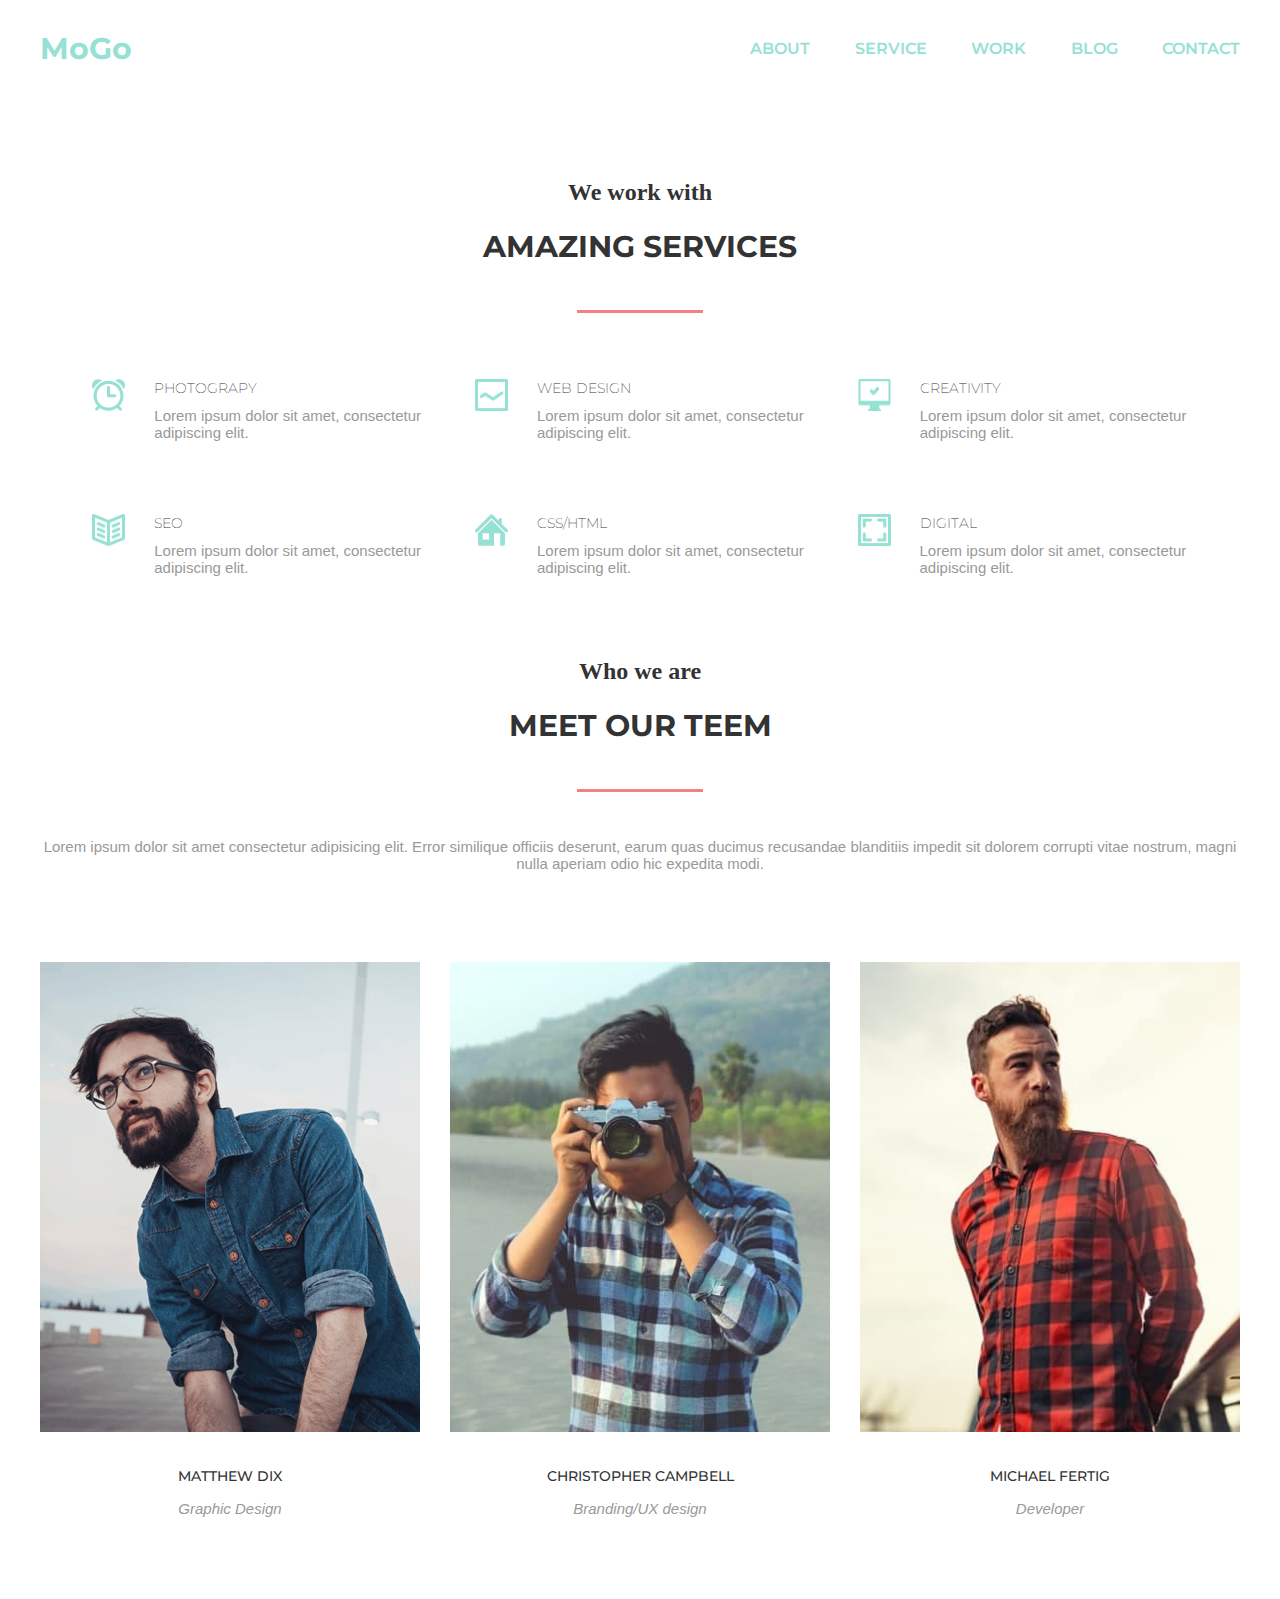
==== modul-4/index.html @ 142f61c6 "Add files via upload" ====
<!DOCTYPE html>
<html lang="en">
<head>
    <meta charset="UTF-8">
    <meta name="viewport" content="width=device-width, initial-scale=1.0">
    <link rel="stylesheet" href="./css/styles.css">
    <title>Document</title>
</head>
<body>
    
    <header class="header">
        <h1 class="logo">
            <a class="logo_link" href="#" >MoGo</a>
        </h1>

        <nav class="menu">
            <ul class="menu_list">
                <li class="menu_list_item"> 
                    <a class="menu_item_link" href="#">About</a>
                </li>

                <li class="menu_list_item"> 
                    <a class="menu_item_link" href="#">Service</a>
                </li>


                <li class="menu_list_item"> 
                    <a class="menu_item_link" href="#">Work</a>
                </li>

                <li class="menu_list_item"> 
                    <a class="menu_item_link" href="#">Blog</a>
                </li>

                <li class="menu_list_item"> 
                    <a class="menu_item_link" href="#">Contact</a>
                </li>
            </ul>
        </nav>
    </header>

    <main class="main">
        <section class="services">
            <h3 class="work_with">We work with</h3>
            <h2 class="services_title">Amazing services</h2>
        </section>
            <div class="cards">
                <div class="section">
                    <img src="./img/ALARM@1X.png" alt="ALARM" class="img">
                    <div class="text">
                        <h3 class="title">photograpy</h3>
                        <p class="subText">Lorem ipsum dolor sit amet, consectetur adipiscing elit.</p>
                    </div>
                </div>

                <div class="section">
                    <img src="./img/LINEGRAPH@1X.png" alt="LINEGRAPH" class="img">
                    <div class="text">
                        <h3 class="title">web design</h3>
                        <p class="subText">Lorem ipsum dolor sit amet, consectetur adipiscing elit.</p>
                    </div>
                </div>

                <div class="section">
                    <img src="./img/COMPUTEROK@1X.png" alt="COMPUTER" class="img">
                    <div class="text">
                        <h3 class="title">creativity</h3>
                        <p class="subText">Lorem ipsum dolor sit amet, consectetur adipiscing elit.</p>
                    </div>
                </div>

                <div class="section">
                    <img src="./img/BOOK2@1X.png" alt="BOOK" class="img">
                    <div class="text">
                        <h3 class="title">seo</h3>
                        <p class="subText">Lorem ipsum dolor sit amet, consectetur adipiscing elit.</p>
                    </div>
                </div>

                <div class="section">
                    <img src="./img/HOME@1X.png" alt="HOME" class="img">
                    <div class="text">
                        <h3 class="title">css/html</h3>
                        <p class="subText">Lorem ipsum dolor sit amet, consectetur adipiscing elit.</p>
                    </div>
                </div>

                <div class="section">
                    <img src="./img/IMAGE@1X.png" alt="IMAGE" class="img">
                    <div class="text">
                        <h3 class="title">DIGITAL</h3>
                        <p class="subText">Lorem ipsum dolor sit amet, consectetur adipiscing elit.</p>
                    </div>
                </div>
            </div>

            <section class="title2">
                <h3 class="we">Who we are</h3>
                <h2 class="team">meet our teem</h2>
            </section>

            <p class="par">Lorem ipsum dolor sit amet consectetur adipisicing elit. Error similique officiis deserunt, earum quas ducimus recusandae blanditiis impedit sit dolorem corrupti vitae nostrum, magni nulla aperiam odio hic expedita modi.</p>

        
                
            <div class="personal_card">    

                <div class="card">
                    <img class="personal_photo" src="./img/personal1.png" alt="human">
                    <h5 class="name">Matthew Dix</h5>
                    <h6 class="work">Graphic Design</h6>
                </div>
                
                <div class="card">
                    <img class="personal_photo" src="./img/personal2.jpg" alt="human">
                    <h5 class="name">Christopher Campbell</h5>
                    <h6 class="work">Branding/UX design</h6>
                </div>
                
                <div class="card">
                    <img class="personal_photo" src="./img/personal3.jpg" alt="human">
                    <h5 class="name">Michael Fertig</h5>
                    <h6 class="work">Developer</h6>
                </div>
                                
            </div>

           

        

    </main>

</body>
</html>
---- modul-4/css/styles.css ----
@import "./reset.css";

@import url('https://fonts.googleapis.com/css2?family=Montserrat:wght@100;200;300;400;500;600;700;800;900&display=swap');

/*font-family: 'Montserrat', sans-serif;*/

@import url('https://fonts.googleapis.com/css2?family=Montserrat:wght@100;200;300;400;500;600;700;800;900&display=swap');

/*font-family: 'Montserrat', sans-serif; */

@import "./header.css";

@import"./main.css";

(@import url('https://fonts.googleapis.com/css2?family=Kaushan+Script&display=swap');

/*font-family: 'Kaushan Script', cursive;*/

@import url('https://fonts.googleapis.com/css2?family=Montserrat:wght@100;200;300;400;500;600;700;800;900&display=swap');

/*font-family: 'Montserrat', sans-serif;*/

@import url('https://fonts.googleapis.com/css2?family=Roboto:wght@100;300;400;500;700;900&display=swap');

/*font-family: 'Roboto', sans-serif;*/
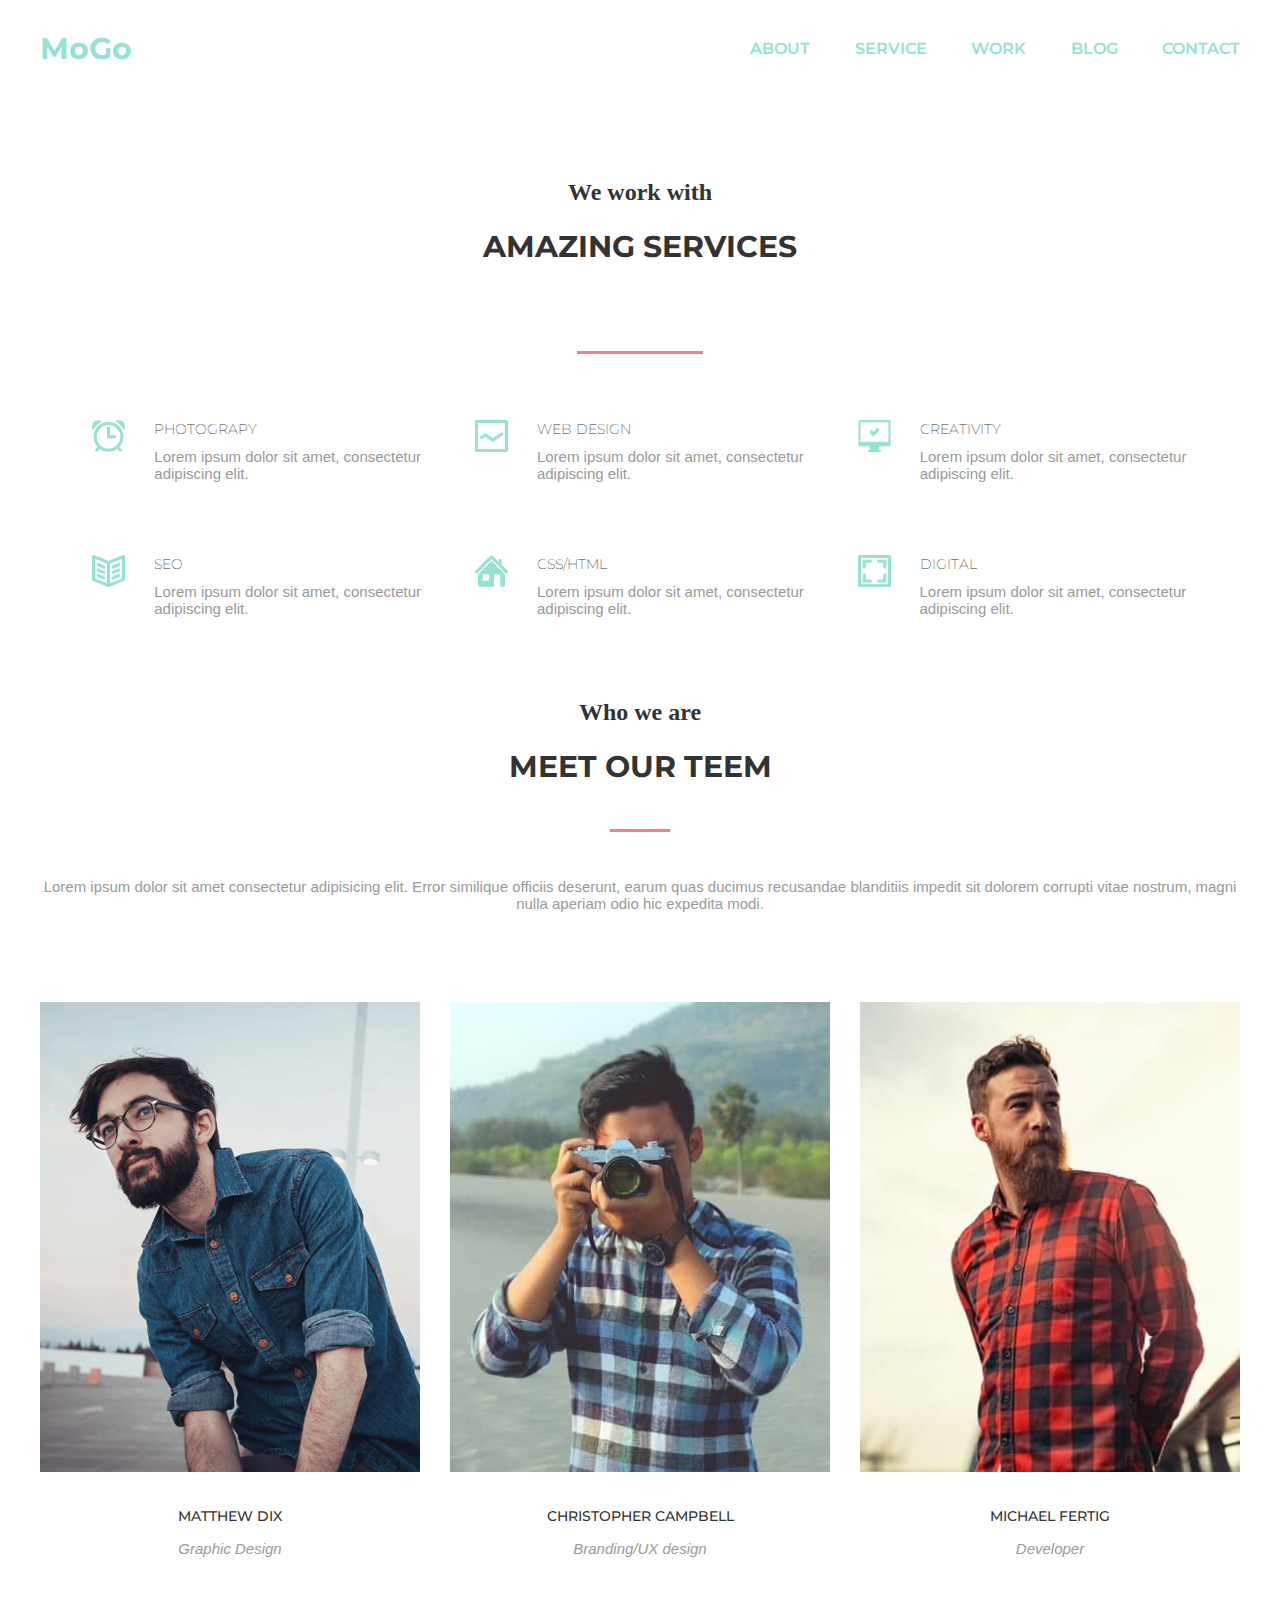
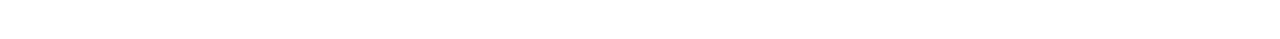
==== commit 2dc61de1: "Update index.html" ====
--- a/modul-4/index.html
+++ b/modul-4/index.html
@@ -43,7 +43,7 @@
         <section class="services">
             <h3 class="work_with">We work with</h3>
             <h2 class="services_title">Amazing services</h2>
-        </section>
+        
             <div class="cards">
                 <div class="section">
                     <img src="./img/ALARM@1X.png" alt="ALARM" class="img">
@@ -93,11 +93,12 @@
                     </div>
                 </div>
             </div>
+        </section>
 
-            <section class="title2">
+            <section class="section2">
                 <h3 class="we">Who we are</h3>
                 <h2 class="team">meet our teem</h2>
-            </section>
+            
 
             <p class="par">Lorem ipsum dolor sit amet consectetur adipisicing elit. Error similique officiis deserunt, earum quas ducimus recusandae blanditiis impedit sit dolorem corrupti vitae nostrum, magni nulla aperiam odio hic expedita modi.</p>
 
@@ -124,6 +125,7 @@
                 </div>
                                 
             </div>
+        </section>
 
            
 
@@ -132,4 +134,4 @@
     </main>
 
 </body>
-</html>+</html>
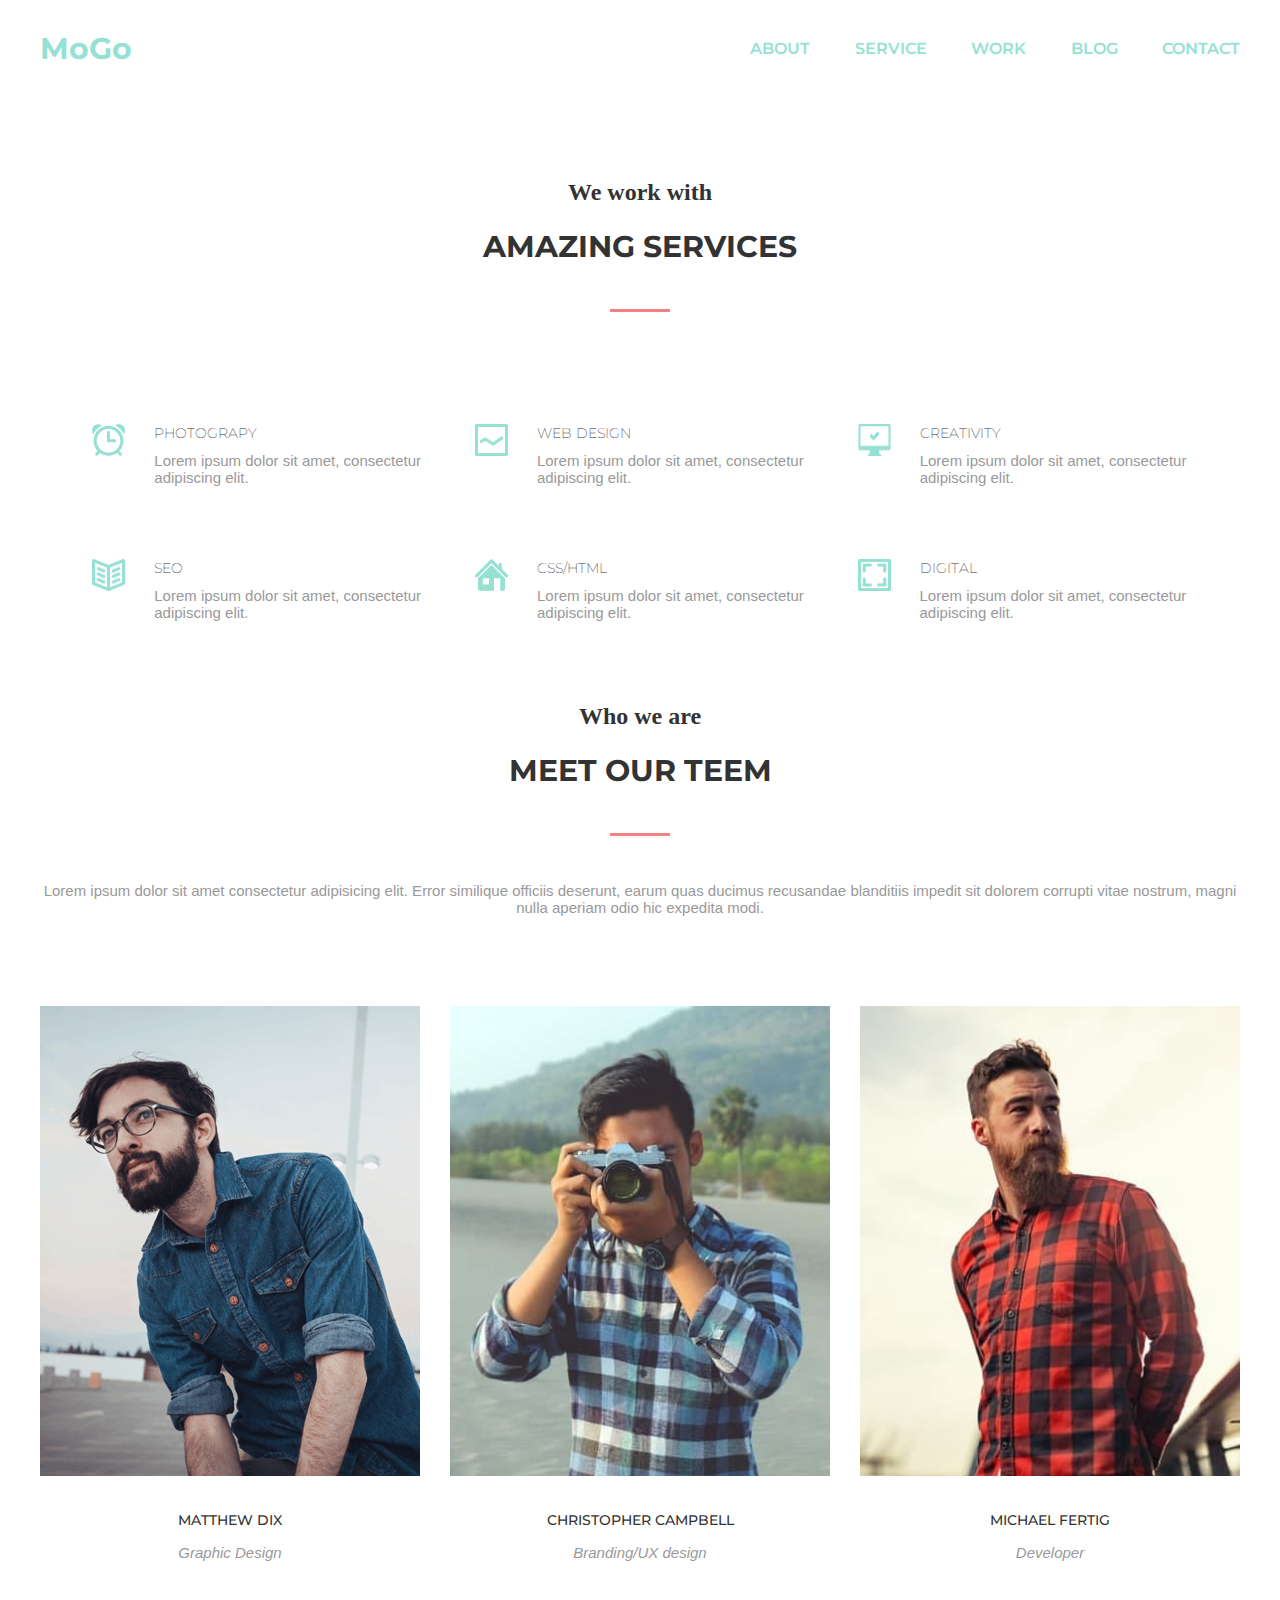
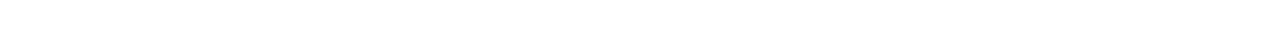
==== commit 187284d1: "Add files via upload" ====
--- a/modul-4/index.html
+++ b/modul-4/index.html
@@ -134,4 +134,4 @@
     </main>
 
 </body>
-</html>
+</html>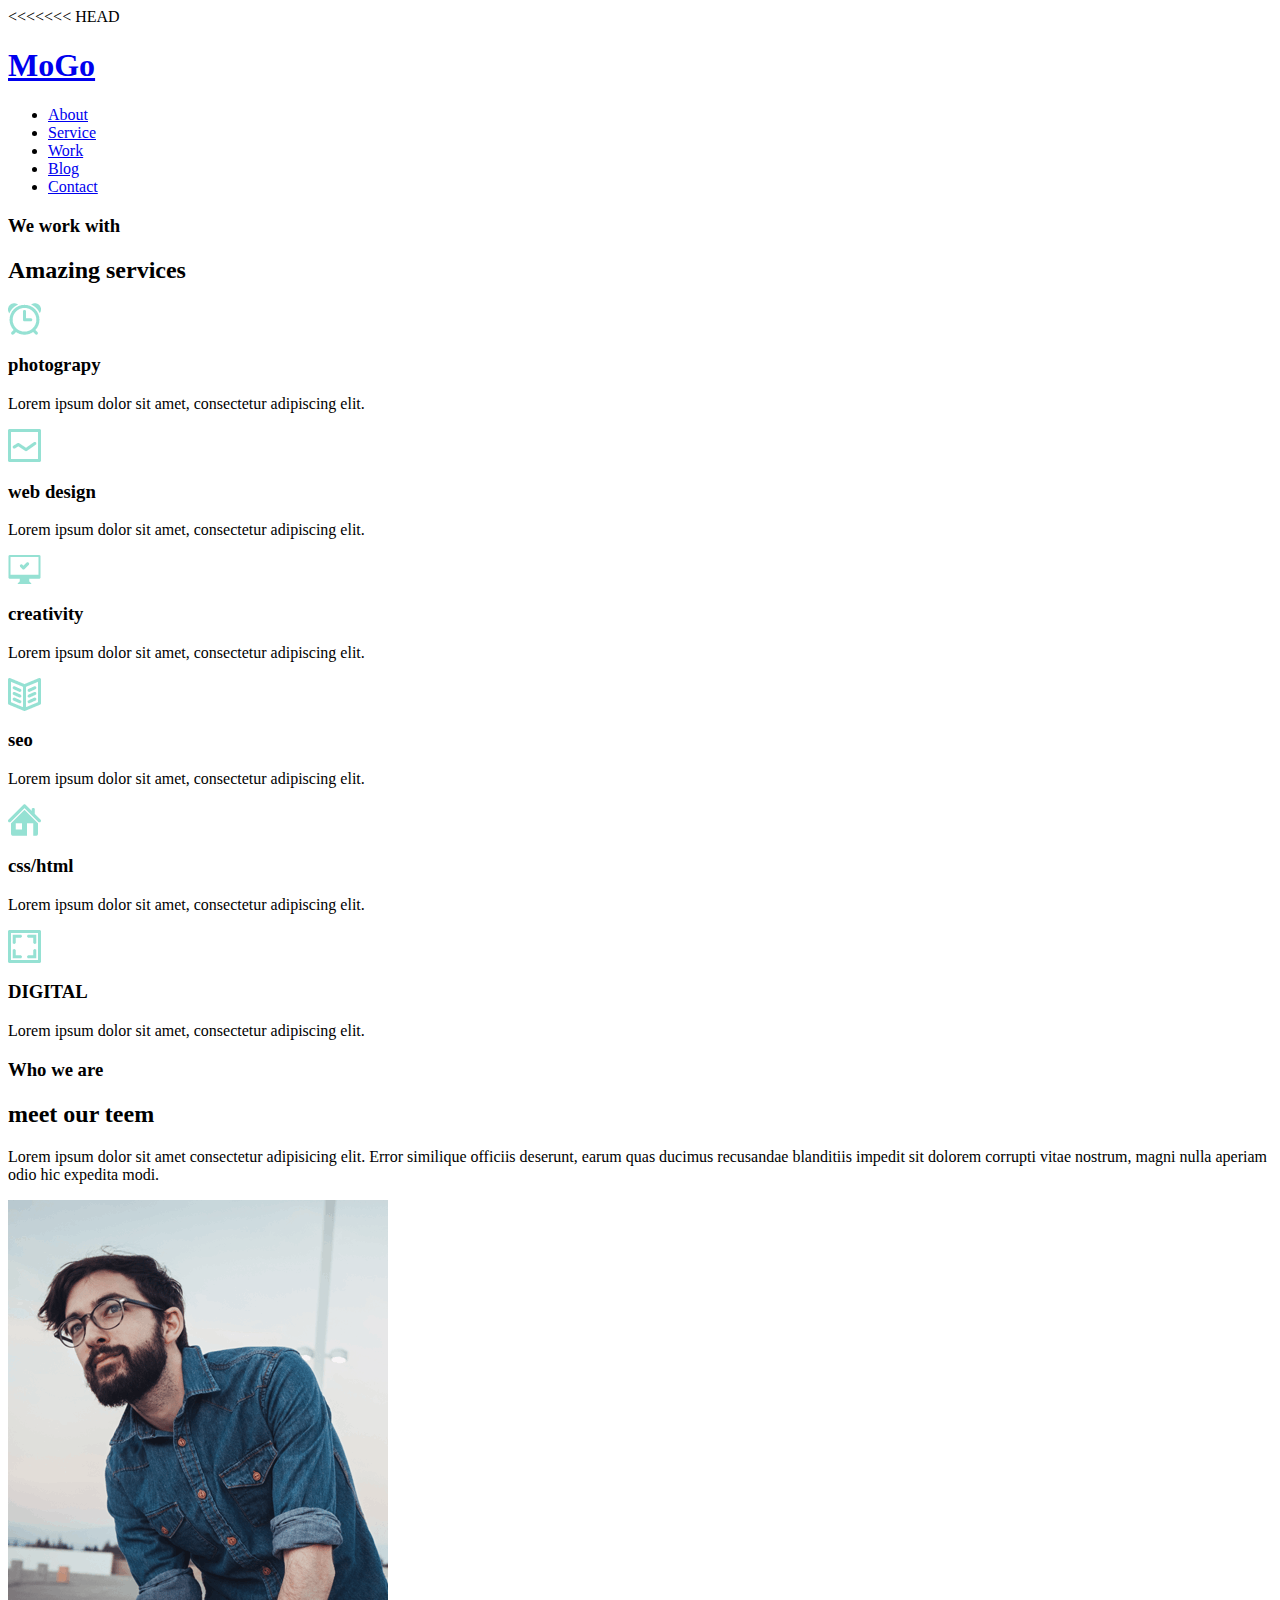
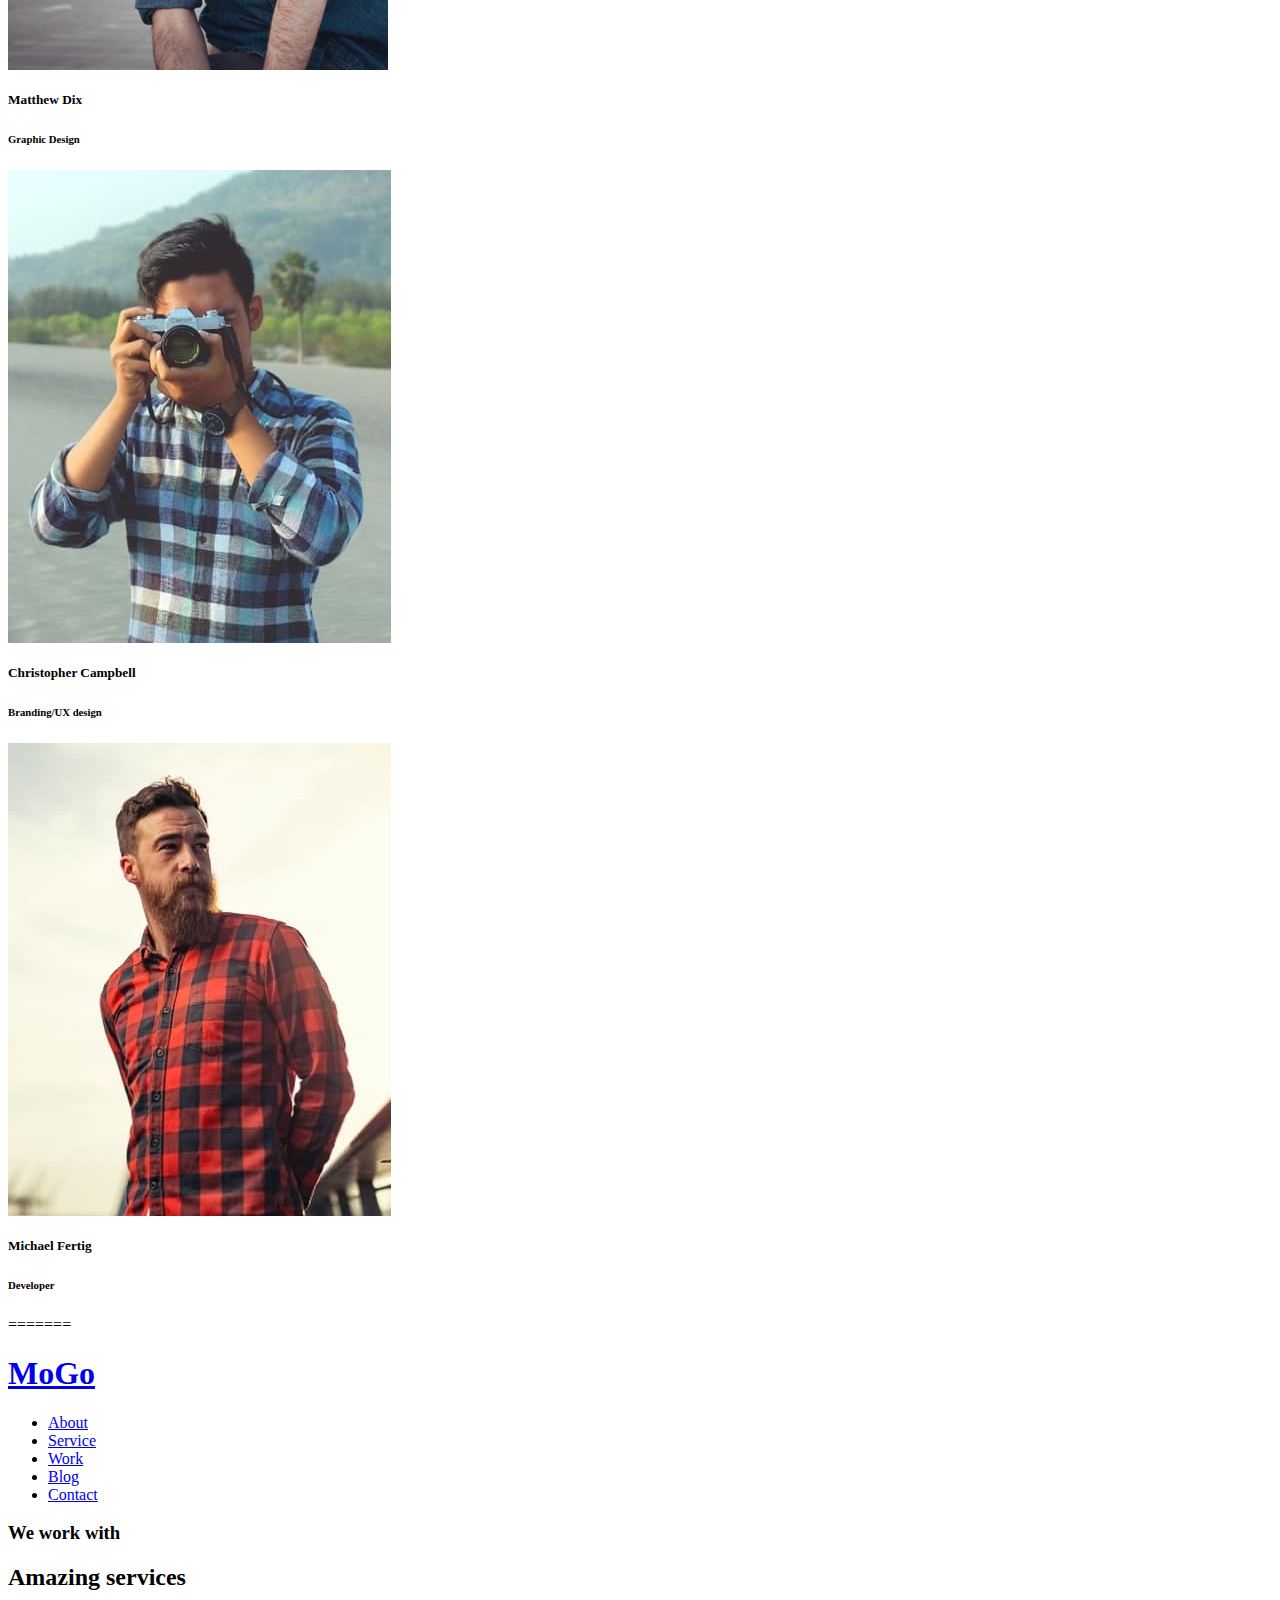
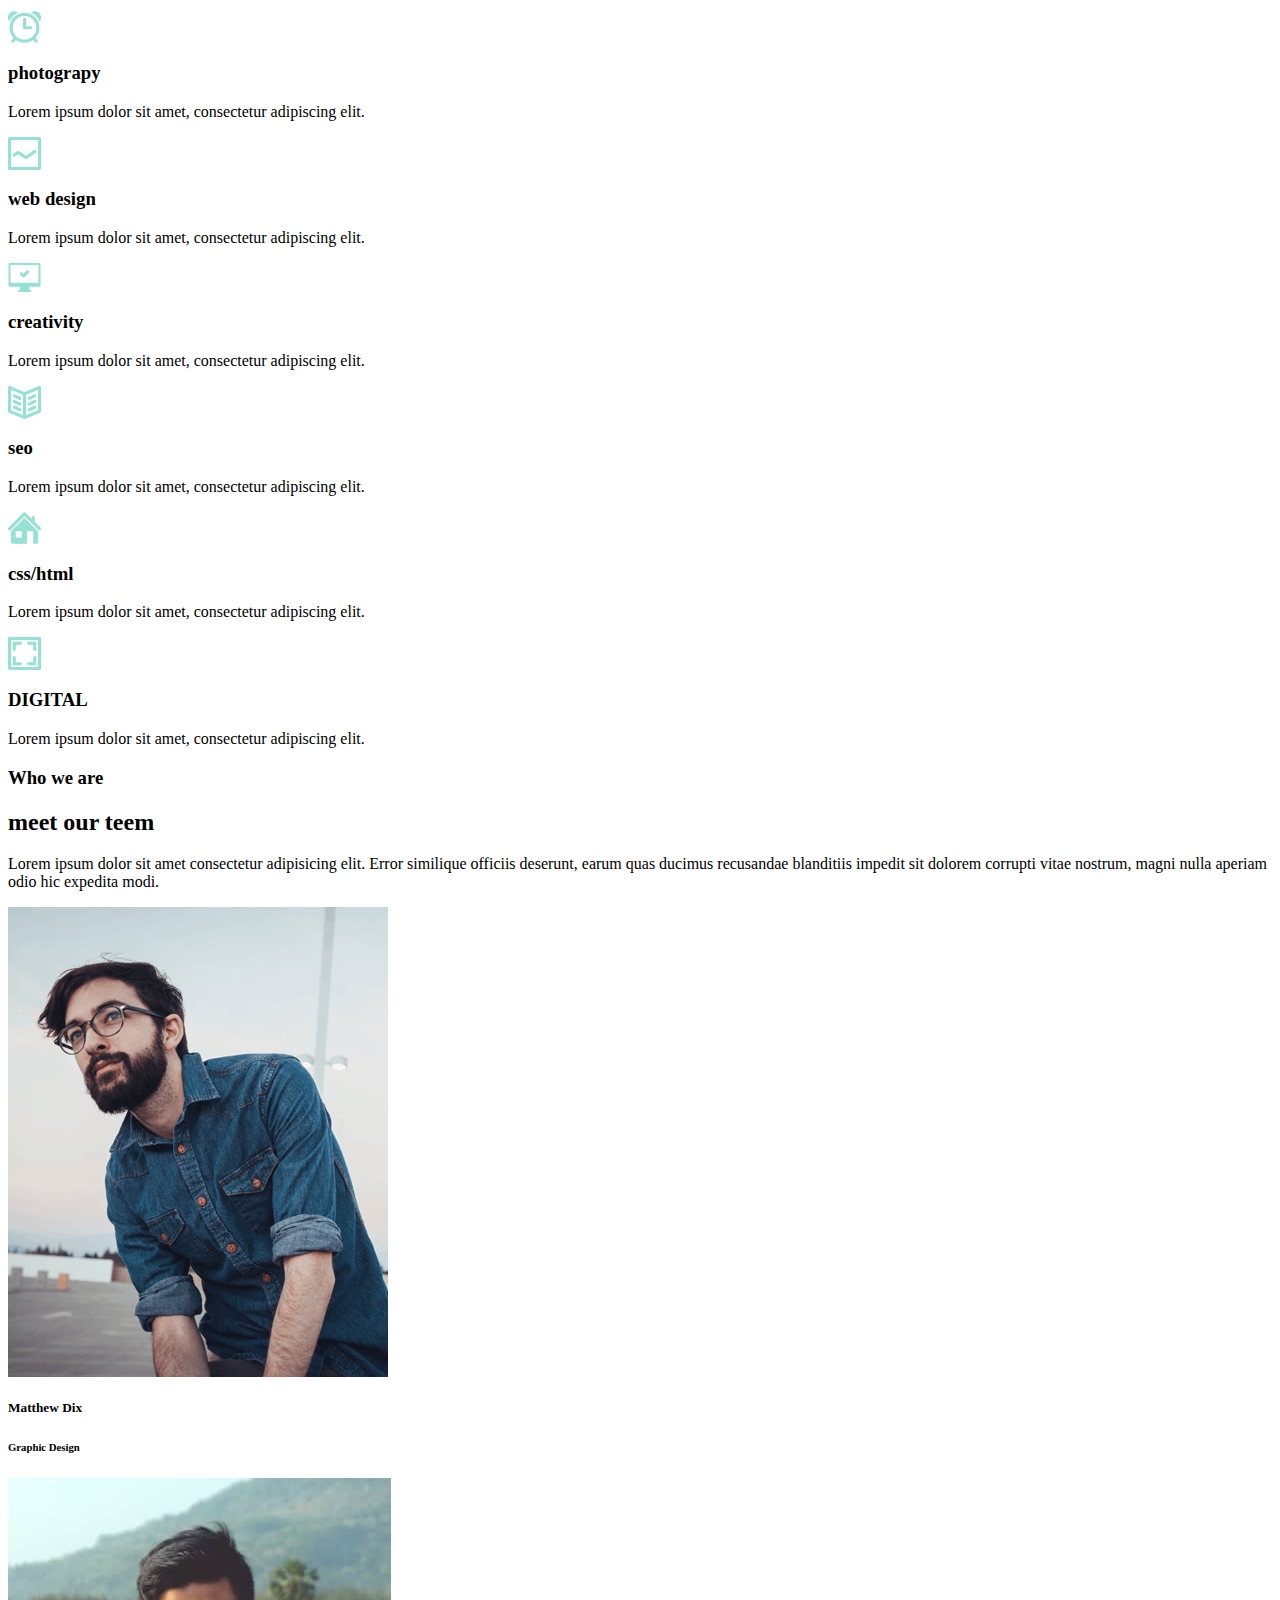
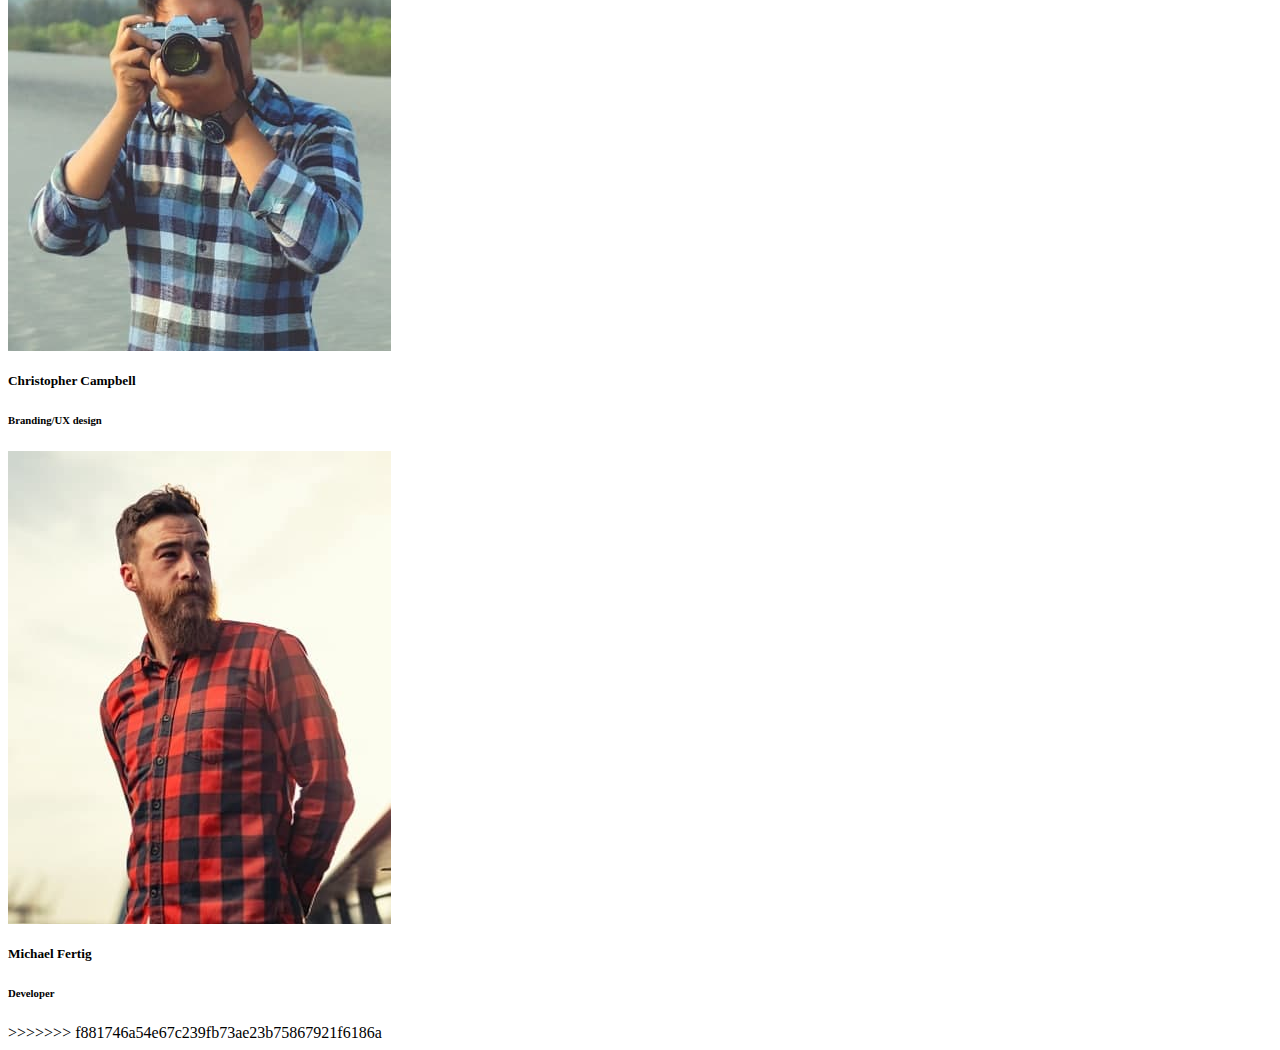
==== commit 82b5db99: "test" ====
--- a/modul-4/index.html
+++ b/modul-4/index.html
@@ -1,137 +1,276 @@
-<!DOCTYPE html>
-<html lang="en">
-<head>
-    <meta charset="UTF-8">
-    <meta name="viewport" content="width=device-width, initial-scale=1.0">
-    <link rel="stylesheet" href="./css/styles.css">
-    <title>Document</title>
-</head>
-<body>
-    
-    <header class="header">
-        <h1 class="logo">
-            <a class="logo_link" href="#" >MoGo</a>
-        </h1>
-
-        <nav class="menu">
-            <ul class="menu_list">
-                <li class="menu_list_item"> 
-                    <a class="menu_item_link" href="#">About</a>
-                </li>
-
-                <li class="menu_list_item"> 
-                    <a class="menu_item_link" href="#">Service</a>
-                </li>
-
-
-                <li class="menu_list_item"> 
-                    <a class="menu_item_link" href="#">Work</a>
-                </li>
-
-                <li class="menu_list_item"> 
-                    <a class="menu_item_link" href="#">Blog</a>
-                </li>
-
-                <li class="menu_list_item"> 
-                    <a class="menu_item_link" href="#">Contact</a>
-                </li>
-            </ul>
-        </nav>
-    </header>
-
-    <main class="main">
-        <section class="services">
-            <h3 class="work_with">We work with</h3>
-            <h2 class="services_title">Amazing services</h2>
-        
-            <div class="cards">
-                <div class="section">
-                    <img src="./img/ALARM@1X.png" alt="ALARM" class="img">
-                    <div class="text">
-                        <h3 class="title">photograpy</h3>
-                        <p class="subText">Lorem ipsum dolor sit amet, consectetur adipiscing elit.</p>
-                    </div>
-                </div>
-
-                <div class="section">
-                    <img src="./img/LINEGRAPH@1X.png" alt="LINEGRAPH" class="img">
-                    <div class="text">
-                        <h3 class="title">web design</h3>
-                        <p class="subText">Lorem ipsum dolor sit amet, consectetur adipiscing elit.</p>
-                    </div>
-                </div>
-
-                <div class="section">
-                    <img src="./img/COMPUTEROK@1X.png" alt="COMPUTER" class="img">
-                    <div class="text">
-                        <h3 class="title">creativity</h3>
-                        <p class="subText">Lorem ipsum dolor sit amet, consectetur adipiscing elit.</p>
-                    </div>
-                </div>
-
-                <div class="section">
-                    <img src="./img/BOOK2@1X.png" alt="BOOK" class="img">
-                    <div class="text">
-                        <h3 class="title">seo</h3>
-                        <p class="subText">Lorem ipsum dolor sit amet, consectetur adipiscing elit.</p>
-                    </div>
-                </div>
-
-                <div class="section">
-                    <img src="./img/HOME@1X.png" alt="HOME" class="img">
-                    <div class="text">
-                        <h3 class="title">css/html</h3>
-                        <p class="subText">Lorem ipsum dolor sit amet, consectetur adipiscing elit.</p>
-                    </div>
-                </div>
-
-                <div class="section">
-                    <img src="./img/IMAGE@1X.png" alt="IMAGE" class="img">
-                    <div class="text">
-                        <h3 class="title">DIGITAL</h3>
-                        <p class="subText">Lorem ipsum dolor sit amet, consectetur adipiscing elit.</p>
-                    </div>
-                </div>
-            </div>
-        </section>
-
-            <section class="section2">
-                <h3 class="we">Who we are</h3>
-                <h2 class="team">meet our teem</h2>
-            
-
-            <p class="par">Lorem ipsum dolor sit amet consectetur adipisicing elit. Error similique officiis deserunt, earum quas ducimus recusandae blanditiis impedit sit dolorem corrupti vitae nostrum, magni nulla aperiam odio hic expedita modi.</p>
-
-        
-                
-            <div class="personal_card">    
-
-                <div class="card">
-                    <img class="personal_photo" src="./img/personal1.png" alt="human">
-                    <h5 class="name">Matthew Dix</h5>
-                    <h6 class="work">Graphic Design</h6>
-                </div>
-                
-                <div class="card">
-                    <img class="personal_photo" src="./img/personal2.jpg" alt="human">
-                    <h5 class="name">Christopher Campbell</h5>
-                    <h6 class="work">Branding/UX design</h6>
-                </div>
-                
-                <div class="card">
-                    <img class="personal_photo" src="./img/personal3.jpg" alt="human">
-                    <h5 class="name">Michael Fertig</h5>
-                    <h6 class="work">Developer</h6>
-                </div>
-                                
-            </div>
-        </section>
-
-           
-
-        
-
-    </main>
-
-</body>
+<<<<<<< HEAD
+<!DOCTYPE html>
+<html lang="en">
+<head>
+    <meta charset="UTF-8">
+    <meta name="viewport" content="width=device-width, initial-scale=1.0">
+    <link rel="stylesheet" href="./css/styles.css">
+    <title>Document</title>
+</head>
+<body>
+    
+    <header class="header">
+        <h1 class="logo">
+            <a class="logo_link" href="#" >MoGo</a>
+        </h1>
+
+        <nav class="menu">
+            <ul class="menu_list">
+                <li class="menu_list_item"> 
+                    <a class="menu_item_link" href="#">About</a>
+                </li>
+
+                <li class="menu_list_item"> 
+                    <a class="menu_item_link" href="#">Service</a>
+                </li>
+
+
+                <li class="menu_list_item"> 
+                    <a class="menu_item_link" href="#">Work</a>
+                </li>
+
+                <li class="menu_list_item"> 
+                    <a class="menu_item_link" href="#">Blog</a>
+                </li>
+
+                <li class="menu_list_item"> 
+                    <a class="menu_item_link" href="#">Contact</a>
+                </li>
+            </ul>
+        </nav>
+    </header>
+
+    <main class="main">
+        <section class="services">
+            <h3 class="work_with">We work with</h3>
+            <h2 class="services_title">Amazing services</h2>
+        
+            <div class="cards">
+                <div class="section">
+                    <img src="./img/ALARM@1X.png" alt="ALARM" class="img">
+                    <div class="text">
+                        <h3 class="title">photograpy</h3>
+                        <p class="subText">Lorem ipsum dolor sit amet, consectetur adipiscing elit.</p>
+                    </div>
+                </div>
+
+                <div class="section">
+                    <img src="./img/LINEGRAPH@1X.png" alt="LINEGRAPH" class="img">
+                    <div class="text">
+                        <h3 class="title">web design</h3>
+                        <p class="subText">Lorem ipsum dolor sit amet, consectetur adipiscing elit.</p>
+                    </div>
+                </div>
+
+                <div class="section">
+                    <img src="./img/COMPUTEROK@1X.png" alt="COMPUTER" class="img">
+                    <div class="text">
+                        <h3 class="title">creativity</h3>
+                        <p class="subText">Lorem ipsum dolor sit amet, consectetur adipiscing elit.</p>
+                    </div>
+                </div>
+
+                <div class="section">
+                    <img src="./img/BOOK2@1X.png" alt="BOOK" class="img">
+                    <div class="text">
+                        <h3 class="title">seo</h3>
+                        <p class="subText">Lorem ipsum dolor sit amet, consectetur adipiscing elit.</p>
+                    </div>
+                </div>
+
+                <div class="section">
+                    <img src="./img/HOME@1X.png" alt="HOME" class="img">
+                    <div class="text">
+                        <h3 class="title">css/html</h3>
+                        <p class="subText">Lorem ipsum dolor sit amet, consectetur adipiscing elit.</p>
+                    </div>
+                </div>
+
+                <div class="section">
+                    <img src="./img/IMAGE@1X.png" alt="IMAGE" class="img">
+                    <div class="text">
+                        <h3 class="title">DIGITAL</h3>
+                        <p class="subText">Lorem ipsum dolor sit amet, consectetur adipiscing elit.</p>
+                    </div>
+                </div>
+            </div>
+        </section>
+
+            <section class="section2">
+                <h3 class="we">Who we are</h3>
+                <h2 class="team">meet our teem</h2>
+            
+
+            <p class="par">Lorem ipsum dolor sit amet consectetur adipisicing elit. Error similique officiis deserunt, earum quas ducimus recusandae blanditiis impedit sit dolorem corrupti vitae nostrum, magni nulla aperiam odio hic expedita modi.</p>
+
+        
+                
+            <div class="personal_card">    
+
+                <div class="card">
+                    <img class="personal_photo" src="./img/personal1.png" alt="human">
+                    <h5 class="name">Matthew Dix</h5>
+                    <h6 class="work">Graphic Design</h6>
+                </div>
+                
+                <div class="card">
+                    <img class="personal_photo" src="./img/personal2.jpg" alt="human">
+                    <h5 class="name">Christopher Campbell</h5>
+                    <h6 class="work">Branding/UX design</h6>
+                </div>
+                
+                <div class="card">
+                    <img class="personal_photo" src="./img/personal3.jpg" alt="human">
+                    <h5 class="name">Michael Fertig</h5>
+                    <h6 class="work">Developer</h6>
+                </div>
+                                
+            </div>
+        </section>
+
+           
+
+        
+
+    </main>
+
+</body>
+=======
+<!DOCTYPE html>
+<html lang="en">
+<head>
+    <meta charset="UTF-8">
+    <meta name="viewport" content="width=device-width, initial-scale=1.0">
+    <link rel="stylesheet" href="./css/styles.css">
+    <title>Document</title>
+</head>
+<body>
+    
+    <header class="header">
+        <h1 class="logo">
+            <a class="logo_link" href="#" >MoGo</a>
+        </h1>
+
+        <nav class="menu">
+            <ul class="menu_list">
+                <li class="menu_list_item"> 
+                    <a class="menu_item_link" href="#">About</a>
+                </li>
+
+                <li class="menu_list_item"> 
+                    <a class="menu_item_link" href="#">Service</a>
+                </li>
+
+
+                <li class="menu_list_item"> 
+                    <a class="menu_item_link" href="#">Work</a>
+                </li>
+
+                <li class="menu_list_item"> 
+                    <a class="menu_item_link" href="#">Blog</a>
+                </li>
+
+                <li class="menu_list_item"> 
+                    <a class="menu_item_link" href="#">Contact</a>
+                </li>
+            </ul>
+        </nav>
+    </header>
+
+    <main class="main">
+        <section class="services">
+            <h3 class="work_with">We work with</h3>
+            <h2 class="services_title">Amazing services</h2>
+        
+            <div class="cards">
+                <div class="section">
+                    <img src="./img/ALARM@1X.png" alt="ALARM" class="img">
+                    <div class="text">
+                        <h3 class="title">photograpy</h3>
+                        <p class="subText">Lorem ipsum dolor sit amet, consectetur adipiscing elit.</p>
+                    </div>
+                </div>
+
+                <div class="section">
+                    <img src="./img/LINEGRAPH@1X.png" alt="LINEGRAPH" class="img">
+                    <div class="text">
+                        <h3 class="title">web design</h3>
+                        <p class="subText">Lorem ipsum dolor sit amet, consectetur adipiscing elit.</p>
+                    </div>
+                </div>
+
+                <div class="section">
+                    <img src="./img/COMPUTEROK@1X.png" alt="COMPUTER" class="img">
+                    <div class="text">
+                        <h3 class="title">creativity</h3>
+                        <p class="subText">Lorem ipsum dolor sit amet, consectetur adipiscing elit.</p>
+                    </div>
+                </div>
+
+                <div class="section">
+                    <img src="./img/BOOK2@1X.png" alt="BOOK" class="img">
+                    <div class="text">
+                        <h3 class="title">seo</h3>
+                        <p class="subText">Lorem ipsum dolor sit amet, consectetur adipiscing elit.</p>
+                    </div>
+                </div>
+
+                <div class="section">
+                    <img src="./img/HOME@1X.png" alt="HOME" class="img">
+                    <div class="text">
+                        <h3 class="title">css/html</h3>
+                        <p class="subText">Lorem ipsum dolor sit amet, consectetur adipiscing elit.</p>
+                    </div>
+                </div>
+
+                <div class="section">
+                    <img src="./img/IMAGE@1X.png" alt="IMAGE" class="img">
+                    <div class="text">
+                        <h3 class="title">DIGITAL</h3>
+                        <p class="subText">Lorem ipsum dolor sit amet, consectetur adipiscing elit.</p>
+                    </div>
+                </div>
+            </div>
+        </section>
+
+            <section class="section2">
+                <h3 class="we">Who we are</h3>
+                <h2 class="team">meet our teem</h2>
+            
+
+            <p class="par">Lorem ipsum dolor sit amet consectetur adipisicing elit. Error similique officiis deserunt, earum quas ducimus recusandae blanditiis impedit sit dolorem corrupti vitae nostrum, magni nulla aperiam odio hic expedita modi.</p>
+
+        
+                
+            <div class="personal_card">    
+
+                <div class="card">
+                    <img class="personal_photo" src="./img/personal1.png" alt="human">
+                    <h5 class="name">Matthew Dix</h5>
+                    <h6 class="work">Graphic Design</h6>
+                </div>
+                
+                <div class="card">
+                    <img class="personal_photo" src="./img/personal2.jpg" alt="human">
+                    <h5 class="name">Christopher Campbell</h5>
+                    <h6 class="work">Branding/UX design</h6>
+                </div>
+                
+                <div class="card">
+                    <img class="personal_photo" src="./img/personal3.jpg" alt="human">
+                    <h5 class="name">Michael Fertig</h5>
+                    <h6 class="work">Developer</h6>
+                </div>
+                                
+            </div>
+        </section>
+
+           
+
+        
+
+    </main>
+
+</body>
+>>>>>>> f881746a54e67c239fb73ae23b75867921f6186a
 </html>--- a/modul-4/css/styles.css
+++ b/modul-4/css/styles.css
@@ -1,28 +1,59 @@
-@import "./reset.css";
-
-@import url('https://fonts.googleapis.com/css2?family=Montserrat:wght@100;200;300;400;500;600;700;800;900&display=swap');
-
-/*font-family: 'Montserrat', sans-serif;*/
-
-@import url('https://fonts.googleapis.com/css2?family=Montserrat:wght@100;200;300;400;500;600;700;800;900&display=swap');
-
-/*font-family: 'Montserrat', sans-serif; */
-
-@import "./header.css";
-
-@import"./main.css";
-
-(@import url('https://fonts.googleapis.com/css2?family=Kaushan+Script&display=swap');
-
-/*font-family: 'Kaushan Script', cursive;*/
-
-@import url('https://fonts.googleapis.com/css2?family=Montserrat:wght@100;200;300;400;500;600;700;800;900&display=swap');
-
-/*font-family: 'Montserrat', sans-serif;*/
-
-@import url('https://fonts.googleapis.com/css2?family=Roboto:wght@100;300;400;500;700;900&display=swap');
-
-/*font-family: 'Roboto', sans-serif;*/
-
-
-
+<<<<<<< HEAD
+@import "./reset.css";
+
+@import url('https://fonts.googleapis.com/css2?family=Montserrat:wght@100;200;300;400;500;600;700;800;900&display=swap');
+
+/*font-family: 'Montserrat', sans-serif;*/
+
+@import url('https://fonts.googleapis.com/css2?family=Montserrat:wght@100;200;300;400;500;600;700;800;900&display=swap');
+
+/*font-family: 'Montserrat', sans-serif; */
+
+@import "./header.css";
+
+@import"./main.css";
+
+(@import url('https://fonts.googleapis.com/css2?family=Kaushan+Script&display=swap');
+
+/*font-family: 'Kaushan Script', cursive;*/
+
+@import url('https://fonts.googleapis.com/css2?family=Montserrat:wght@100;200;300;400;500;600;700;800;900&display=swap');
+
+/*font-family: 'Montserrat', sans-serif;*/
+
+@import url('https://fonts.googleapis.com/css2?family=Roboto:wght@100;300;400;500;700;900&display=swap');
+
+/*font-family: 'Roboto', sans-serif;*/
+
+
+
+=======
+@import "./reset.css";
+
+@import url('https://fonts.googleapis.com/css2?family=Montserrat:wght@100;200;300;400;500;600;700;800;900&display=swap');
+
+/*font-family: 'Montserrat', sans-serif;*/
+
+@import url('https://fonts.googleapis.com/css2?family=Montserrat:wght@100;200;300;400;500;600;700;800;900&display=swap');
+
+/*font-family: 'Montserrat', sans-serif; */
+
+@import "./header.css";
+
+@import"./main.css";
+
+(@import url('https://fonts.googleapis.com/css2?family=Kaushan+Script&display=swap');
+
+/*font-family: 'Kaushan Script', cursive;*/
+
+@import url('https://fonts.googleapis.com/css2?family=Montserrat:wght@100;200;300;400;500;600;700;800;900&display=swap');
+
+/*font-family: 'Montserrat', sans-serif;*/
+
+@import url('https://fonts.googleapis.com/css2?family=Roboto:wght@100;300;400;500;700;900&display=swap');
+
+/*font-family: 'Roboto', sans-serif;*/
+
+
+
+>>>>>>> f881746a54e67c239fb73ae23b75867921f6186a
--- a/modul-4/css/styles.css
+++ b/modul-4/css/styles.css
@@ -1,28 +1,59 @@
-@import "./reset.css";
-
-@import url('https://fonts.googleapis.com/css2?family=Montserrat:wght@100;200;300;400;500;600;700;800;900&display=swap');
-
-/*font-family: 'Montserrat', sans-serif;*/
-
-@import url('https://fonts.googleapis.com/css2?family=Montserrat:wght@100;200;300;400;500;600;700;800;900&display=swap');
-
-/*font-family: 'Montserrat', sans-serif; */
-
-@import "./header.css";
-
-@import"./main.css";
-
-(@import url('https://fonts.googleapis.com/css2?family=Kaushan+Script&display=swap');
-
-/*font-family: 'Kaushan Script', cursive;*/
-
-@import url('https://fonts.googleapis.com/css2?family=Montserrat:wght@100;200;300;400;500;600;700;800;900&display=swap');
-
-/*font-family: 'Montserrat', sans-serif;*/
-
-@import url('https://fonts.googleapis.com/css2?family=Roboto:wght@100;300;400;500;700;900&display=swap');
-
-/*font-family: 'Roboto', sans-serif;*/
-
-
-
+<<<<<<< HEAD
+@import "./reset.css";
+
+@import url('https://fonts.googleapis.com/css2?family=Montserrat:wght@100;200;300;400;500;600;700;800;900&display=swap');
+
+/*font-family: 'Montserrat', sans-serif;*/
+
+@import url('https://fonts.googleapis.com/css2?family=Montserrat:wght@100;200;300;400;500;600;700;800;900&display=swap');
+
+/*font-family: 'Montserrat', sans-serif; */
+
+@import "./header.css";
+
+@import"./main.css";
+
+(@import url('https://fonts.googleapis.com/css2?family=Kaushan+Script&display=swap');
+
+/*font-family: 'Kaushan Script', cursive;*/
+
+@import url('https://fonts.googleapis.com/css2?family=Montserrat:wght@100;200;300;400;500;600;700;800;900&display=swap');
+
+/*font-family: 'Montserrat', sans-serif;*/
+
+@import url('https://fonts.googleapis.com/css2?family=Roboto:wght@100;300;400;500;700;900&display=swap');
+
+/*font-family: 'Roboto', sans-serif;*/
+
+
+
+=======
+@import "./reset.css";
+
+@import url('https://fonts.googleapis.com/css2?family=Montserrat:wght@100;200;300;400;500;600;700;800;900&display=swap');
+
+/*font-family: 'Montserrat', sans-serif;*/
+
+@import url('https://fonts.googleapis.com/css2?family=Montserrat:wght@100;200;300;400;500;600;700;800;900&display=swap');
+
+/*font-family: 'Montserrat', sans-serif; */
+
+@import "./header.css";
+
+@import"./main.css";
+
+(@import url('https://fonts.googleapis.com/css2?family=Kaushan+Script&display=swap');
+
+/*font-family: 'Kaushan Script', cursive;*/
+
+@import url('https://fonts.googleapis.com/css2?family=Montserrat:wght@100;200;300;400;500;600;700;800;900&display=swap');
+
+/*font-family: 'Montserrat', sans-serif;*/
+
+@import url('https://fonts.googleapis.com/css2?family=Roboto:wght@100;300;400;500;700;900&display=swap');
+
+/*font-family: 'Roboto', sans-serif;*/
+
+
+
+>>>>>>> f881746a54e67c239fb73ae23b75867921f6186a
